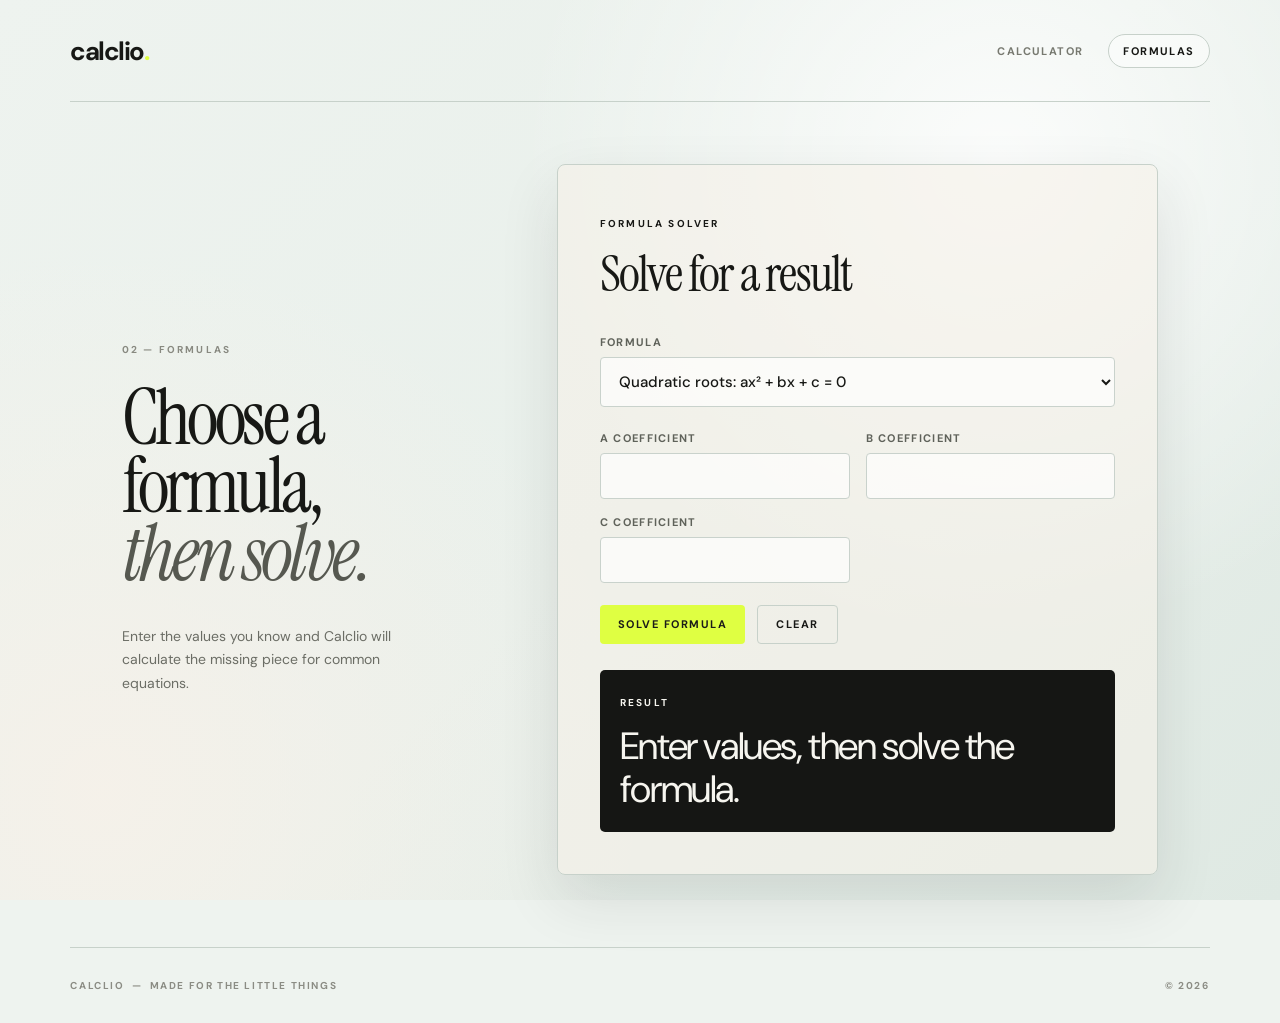
==== formulas.html @ a365c3d5 "Add formulas solver page" ====
<!doctype html>
<html lang="en">
  <head>
    <meta charset="UTF-8" />
    <meta name="viewport" content="width=device-width, initial-scale=1.0" />
    <meta name="theme-color" content="#e8eee8" />
    <meta
      name="description"
      content="Solve common algebra, geometry, and finance formulas with Calclio."
    />
    <title>Calclio — Formula Solver</title>
    <link rel="preconnect" href="https://fonts.googleapis.com" />
    <link rel="preconnect" href="https://fonts.gstatic.com" crossorigin />
    <link
      href="https://fonts.googleapis.com/css2?family=DM+Sans:wght@400;500;600;700&family=Instrument+Serif:ital@0;1&display=swap"
      rel="stylesheet"
    />
    <link rel="stylesheet" href="styles.css" />
    <script src="script.js" defer></script>
  </head>
  <body>
    <div class="page-shell">
      <header class="site-header">
        <a class="brand" href="index.html" aria-label="Calclio home">calclio<span>.</span></a>
        <nav class="site-nav" aria-label="Primary navigation">
          <a href="index.html">Calculator</a>
          <a class="is-active" href="formulas.html" aria-current="page">Formulas</a>
        </nav>
      </header>

      <main class="formula-main">
        <section class="intro formula-intro" aria-labelledby="formula-title">
          <p class="section-number">02 — FORMULAS</p>
          <h1 id="formula-title">Choose a formula,<br /><em>then solve.</em></h1>
          <p class="intro-copy">
            Enter the values you know and Calclio will calculate the missing piece for common equations.
          </p>
        </section>

        <section class="formula-panel" aria-labelledby="solver-title">
          <div class="formula-card">
            <div class="formula-card-header">
              <p class="display-label">FORMULA SOLVER</p>
              <h2 id="solver-title">Solve for a result</h2>
            </div>

            <label class="formula-field" for="formula-select">
              <span>Formula</span>
              <select id="formula-select">
                <option value="quadratic">Quadratic roots: ax² + bx + c = 0</option>
                <option value="linear">Linear equation: ax + b = c</option>
                <option value="pythagorean">Pythagorean theorem: a² + b² = c²</option>
                <option value="interest">Simple interest: P × r × t</option>
              </select>
            </label>

            <form class="formula-form" id="formula-form" novalidate></form>

            <div class="formula-result" aria-live="polite" aria-atomic="true">
              <span class="display-label">RESULT</span>
              <p id="formula-result">Pick a formula and enter values to solve.</p>
            </div>
          </div>
        </section>
      </main>

      <footer>
        <p>CALCLIO &nbsp;—&nbsp; MADE FOR THE LITTLE THINGS</p>
        <p>© 2026</p>
      </footer>
    </div>
  </body>
</html>
---- styles.css ----
:root {
  --ink: #171815;
  --muted: #777970;
  --paper: #eef3ef;
  --paper-deep: #dfe9e3;
  --paper-warm: #f6f1e9;
  --calculator: #151614;
  --key: #292a27;
  --key-hover: #353632;
  --function: #c8c5b8;
  --accent: #dfff42;
  --rule: #c7d1ca;
}

* {
  box-sizing: border-box;
}

html {
  min-width: 320px;
  background: var(--paper);
}

body {
  margin: 0;
  min-height: 100vh;
  min-height: 100dvh;
  color: var(--ink);
  background:
    radial-gradient(circle at 78% 18%, rgba(255, 255, 255, 0.82), transparent 30rem),
    radial-gradient(circle at 8% 88%, rgba(246, 241, 233, 0.9), transparent 34rem),
    linear-gradient(135deg, var(--paper) 0%, #e9f0eb 52%, var(--paper-deep) 100%);
  background-attachment: fixed;
  font-family: "DM Sans", sans-serif;
}

button,
a {
  -webkit-tap-highlight-color: transparent;
}

.page-shell {
  width: min(1440px, 100%);
  min-height: 100vh;
  min-height: 100dvh;
  margin: 0 auto;
  padding-right: max(clamp(24px, 5.5vw, 80px), env(safe-area-inset-right));
  padding-left: max(clamp(24px, 5.5vw, 80px), env(safe-area-inset-left));
  display: flex;
  flex-direction: column;
}

.site-header {
  min-height: 102px;
  border-bottom: 1px solid var(--rule);
  display: flex;
  align-items: center;
  justify-content: space-between;
}

.brand {
  color: var(--ink);
  font-size: 26px;
  font-weight: 700;
  letter-spacing: -1.5px;
  text-decoration: none;
}

.brand span {
  color: var(--accent);
}

.eyebrow,
.section-number,
footer,
.keyboard-note strong,
.display-label {
  font-size: 10px;
  font-weight: 700;
  letter-spacing: 2.2px;
  text-transform: uppercase;
}

.eyebrow {
  color: var(--muted);
}

main {
  flex: 1;
  display: grid;
  grid-template-columns: minmax(360px, 1fr) minmax(420px, 0.95fr);
  gap: clamp(56px, 9vw, 150px);
  align-items: center;
  padding: 62px 4vw 72px;
}

.intro {
  align-self: center;
}

.section-number {
  margin: 0 0 28px;
  color: #888980;
}

h1 {
  margin: 0;
  font-family: "Instrument Serif", Georgia, serif;
  font-size: clamp(62px, 6vw, 91px);
  font-weight: 400;
  line-height: 0.89;
  letter-spacing: -3.6px;
}

h1 em {
  font-weight: 400;
  color: #565850;
}

.intro-copy {
  margin: 36px 0 0;
  color: #6b6d65;
  font-size: 14px;
  line-height: 1.7;
}

.calculator-wrap {
  display: grid;
  grid-template-columns: minmax(420px, 520px) 150px;
  gap: 28px;
  align-items: end;
}

.calculator {
  padding: 25px;
  border-radius: 4px;
  background: var(--calculator);
  box-shadow: 0 30px 60px rgba(39, 39, 34, 0.17), 0 8px 16px rgba(39, 39, 34, 0.1);
}

.scientific-toolbar {
  min-height: 33px;
  margin: -5px 7px 10px;
  border-bottom: 1px solid #353733;
  display: flex;
  align-items: flex-start;
  justify-content: space-between;
}

.mode-toggle {
  border: 0;
  padding: 0;
  display: flex;
  gap: 13px;
  color: #6f7169;
  background: transparent;
  font: 700 9px/1 "DM Sans", sans-serif;
  letter-spacing: 1.2px;
  cursor: pointer;
}

.mode-option.is-active {
  color: var(--accent);
}

.toolbar-note {
  color: #555750;
  font-size: 8px;
  font-weight: 700;
  letter-spacing: 1.4px;
}

.display {
  min-height: 138px;
  margin-bottom: 19px;
  padding: 6px 7px 12px;
  display: flex;
  flex-direction: column;
  justify-content: flex-end;
  overflow: hidden;
  color: #f6f5ef;
}

.display-topline {
  margin-bottom: auto;
  display: flex;
  justify-content: space-between;
  color: #666860;
}

.memory-indicator {
  width: 18px;
  height: 18px;
  border: 1px solid #434540;
  border-radius: 50%;
  display: grid;
  place-items: center;
  font-size: 8px;
  opacity: 0;
}

.expression {
  min-height: 22px;
  overflow: hidden;
  color: #7f8179;
  font-size: 15px;
  text-align: right;
  text-overflow: ellipsis;
  white-space: nowrap;
}

.result {
  overflow: hidden;
  font-size: clamp(48px, 4.2vw, 64px);
  font-weight: 400;
  line-height: 1.05;
  letter-spacing: -3px;
  text-align: right;
  text-overflow: ellipsis;
  white-space: nowrap;
}

.keypad {
  display: grid;
  grid-template-columns: repeat(4, 1fr);
  gap: 9px;
}

.scientific-keypad {
  grid-template-columns: repeat(5, 1fr);
}

.key {
  min-width: 0;
  aspect-ratio: 1.2 / 1;
  border: 0;
  border-radius: 3px;
  color: #f7f6f1;
  background: var(--key);
  font: 500 18px/1 "DM Sans", sans-serif;
  cursor: pointer;
  transition: transform 100ms ease, background-color 100ms ease, color 100ms ease;
}

.key:hover {
  background: var(--key-hover);
}

.key:active,
.key.is-pressed {
  transform: translateY(2px) scale(0.98);
}

.key:focus-visible {
  outline: 2px solid var(--accent);
  outline-offset: 2px;
}

.key-function {
  color: #1c1d1a;
  background: var(--function);
}

.key-function:hover {
  background: #d8d5c9;
}

.key-scientific {
  color: #bfc1b8;
  background: #20211f;
  font-size: 14px;
}

.key-scientific:hover {
  color: var(--accent);
}

.key-spacer {
  display: block;
}

.key-operator {
  color: var(--accent);
  font-size: 24px;
}

.key-operator.is-active {
  color: var(--calculator);
  background: var(--accent);
}

.key-zero {
  grid-column: span 2;
  aspect-ratio: auto;
  text-align: left;
  padding-left: 31px;
}

.key-equals {
  color: #1b1c19;
  background: var(--accent);
  font-size: 24px;
}

.key-equals:hover {
  background: #e5ff64;
}

.keyboard-note {
  margin-bottom: 6px;
  color: #777970;
}

.note-line {
  display: block;
  width: 44px;
  height: 1px;
  margin-bottom: 14px;
  background: #aaa99f;
}

.keyboard-note p {
  margin: 0;
  font-size: 10px;
  line-height: 1.8;
}

.keyboard-note strong {
  color: #484a44;
  letter-spacing: 1.3px;
}

footer {
  min-height: 76px;
  border-top: 1px solid var(--rule);
  display: flex;
  align-items: center;
  justify-content: space-between;
  color: #8b8c84;
  letter-spacing: 1.6px;
}

@media (max-width: 1080px) {
  main {
    grid-template-columns: 1fr 520px;
    gap: 52px;
    padding-inline: 0;
  }

  .calculator-wrap {
    grid-template-columns: 1fr;
  }

  .keyboard-note {
    display: none;
  }
}

@media (max-width: 820px) {
  main {
    grid-template-columns: 1fr;
    justify-items: center;
    gap: 48px;
    padding-top: 48px;
  }

  .intro {
    width: min(100%, 520px);
  }

  .calculator-wrap {
    width: min(100%, 520px);
  }
}

@media (max-width: 520px) {
  .page-shell {
    padding-right: max(17px, env(safe-area-inset-right));
    padding-left: max(17px, env(safe-area-inset-left));
  }

  .site-header {
    min-height: 76px;
  }

  .eyebrow {
    display: none;
  }

  main {
    gap: 38px;
    padding: 38px 0 50px;
  }

  .section-number {
    margin-bottom: 20px;
  }

  h1 {
    font-size: clamp(52px, 16.5vw, 74px);
    letter-spacing: -2.5px;
  }

  .intro-copy {
    margin-top: 25px;
  }

  .calculator {
    width: 100%;
    padding: clamp(12px, 4.5vw, 17px);
  }

  .display {
    min-height: 124px;
  }

  .keypad {
    gap: 7px;
  }

  .key {
    min-height: 48px;
    font-size: 17px;
  }

  .key-scientific {
    font-size: 13px;
  }

  footer {
    min-height: 62px;
  }

  footer p:first-child {
    display: none;
  }

  footer {
    justify-content: flex-end;
    padding-bottom: env(safe-area-inset-bottom);
  }
}

@media (max-width: 370px) {
  main {
    gap: 30px;
    padding-top: 30px;
  }

  h1 {
    font-size: 48px;
  }

  .intro-copy {
    font-size: 13px;
  }

  .display {
    min-height: 108px;
  }

  .keypad {
    gap: 6px;
  }
}

@media (prefers-reduced-motion: reduce) {
  .key {
    transition: none;
  }
}

.site-nav {
  display: flex;
  align-items: center;
  gap: 10px;
}

.site-nav a {
  border: 1px solid transparent;
  border-radius: 999px;
  padding: 9px 14px;
  color: var(--muted);
  font-size: 11px;
  font-weight: 700;
  letter-spacing: 1.4px;
  text-decoration: none;
  text-transform: uppercase;
  transition: border-color 120ms ease, color 120ms ease, background-color 120ms ease;
}

.site-nav a:hover,
.site-nav a:focus-visible,
.site-nav a.is-active {
  border-color: var(--rule);
  color: var(--ink);
  background: rgba(255, 255, 255, 0.4);
  outline: none;
}

.formula-main {
  grid-template-columns: minmax(320px, 0.82fr) minmax(420px, 620px);
}

.formula-panel {
  width: 100%;
}

.formula-card {
  padding: clamp(24px, 4vw, 42px);
  border: 1px solid var(--rule);
  border-radius: 8px;
  background: rgba(246, 241, 233, 0.58);
  box-shadow: 0 24px 60px rgba(39, 39, 34, 0.11);
}

.formula-card-header {
  margin-bottom: 28px;
}

.formula-card h2 {
  margin: 8px 0 0;
  font-family: "Instrument Serif", Georgia, serif;
  font-size: clamp(38px, 4vw, 54px);
  font-weight: 400;
  letter-spacing: -1.8px;
}

.formula-field,
.formula-inputs label {
  display: grid;
  gap: 8px;
  color: #5f625a;
  font-size: 11px;
  font-weight: 700;
  letter-spacing: 1.3px;
  text-transform: uppercase;
}

.formula-field select,
.formula-inputs input {
  width: 100%;
  border: 1px solid #c9d2cc;
  border-radius: 4px;
  padding: 13px 14px;
  color: var(--ink);
  background: rgba(255, 255, 255, 0.68);
  font: 500 15px/1.2 "DM Sans", sans-serif;
}

.formula-field select:focus,
.formula-inputs input:focus {
  border-color: #aeb9b1;
  box-shadow: 0 0 0 3px rgba(223, 255, 66, 0.42);
  outline: none;
}

.formula-form {
  margin-top: 24px;
}

.formula-inputs {
  display: grid;
  grid-template-columns: repeat(2, minmax(0, 1fr));
  gap: 16px;
}

.formula-actions {
  display: flex;
  gap: 12px;
  margin-top: 22px;
}

.formula-button {
  border: 0;
  border-radius: 4px;
  padding: 13px 18px;
  color: #1b1c19;
  background: var(--accent);
  font: 700 11px/1 "DM Sans", sans-serif;
  letter-spacing: 1.5px;
  text-transform: uppercase;
  cursor: pointer;
}

.formula-button.secondary {
  border: 1px solid var(--rule);
  color: var(--ink);
  background: transparent;
}

.formula-result {
  min-height: 118px;
  margin-top: 26px;
  padding: 20px;
  border-radius: 5px;
  color: #f6f5ef;
  background: var(--calculator);
}

.formula-result p {
  margin: 14px 0 0;
  font-size: clamp(24px, 3vw, 38px);
  line-height: 1.14;
  letter-spacing: -1.4px;
}

@media (max-width: 820px) {
  .formula-main {
    grid-template-columns: 1fr;
  }

  .formula-intro,
  .formula-panel {
    width: min(100%, 620px);
  }
}

@media (max-width: 520px) {
  .site-nav {
    gap: 6px;
  }

  .site-nav a {
    padding: 8px 9px;
    font-size: 9px;
    letter-spacing: 1px;
  }

  .formula-inputs {
    grid-template-columns: 1fr;
  }

  .formula-actions {
    flex-direction: column;
  }
}
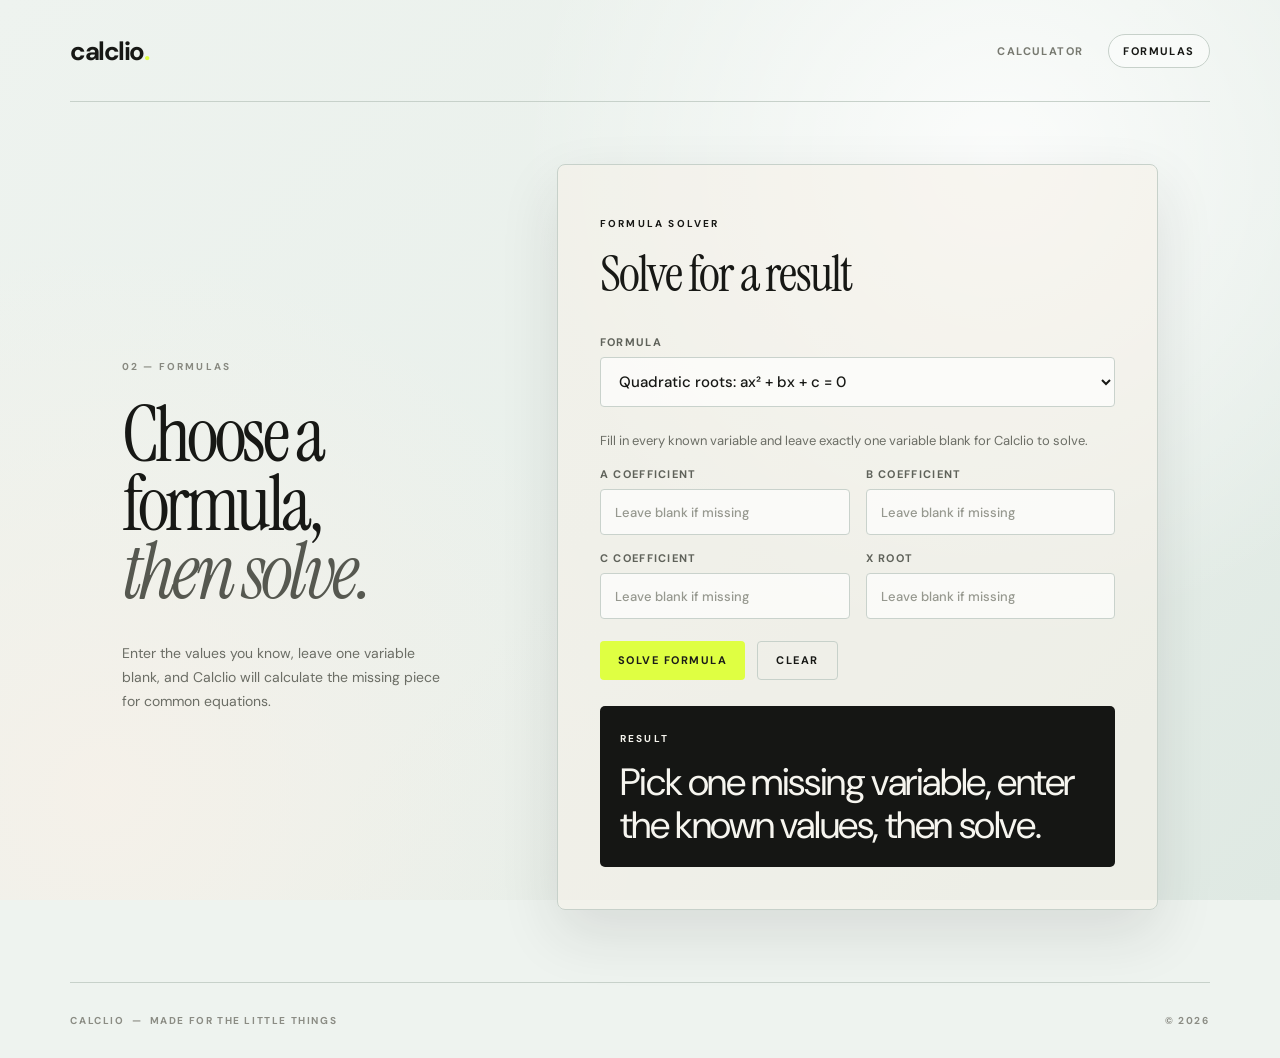
==== commit e730c433: "Enhance formula solver for missing variables" ====
--- a/formulas.html
+++ b/formulas.html
@@ -33,7 +33,7 @@
           <p class="section-number">02 — FORMULAS</p>
           <h1 id="formula-title">Choose a formula,<br /><em>then solve.</em></h1>
           <p class="intro-copy">
-            Enter the values you know and Calclio will calculate the missing piece for common equations.
+            Enter the values you know, leave one variable blank, and Calclio will calculate the missing piece for common equations.
           </p>
         </section>
 
--- a/styles.css
+++ b/styles.css
@@ -548,6 +548,11 @@
   font: 500 15px/1.2 "DM Sans", sans-serif;
 }
 
+.formula-inputs input::placeholder {
+  color: #96988f;
+  font-size: 13px;
+}
+
 .formula-field select:focus,
 .formula-inputs input:focus {
   border-color: #aeb9b1;
@@ -557,6 +562,13 @@
 
 .formula-form {
   margin-top: 24px;
+}
+
+.formula-help {
+  margin: 0 0 16px;
+  color: #6b6d65;
+  font-size: 13px;
+  line-height: 1.5;
 }
 
 .formula-inputs {
@@ -605,6 +617,27 @@
   letter-spacing: -1.4px;
 }
 
+.formula-answer {
+  display: block;
+  margin-top: 14px;
+  font-size: clamp(24px, 3vw, 38px);
+  font-weight: 400;
+  line-height: 1.14;
+  letter-spacing: -1.4px;
+}
+
+.formula-steps {
+  margin: 18px 0 0;
+  padding-left: 22px;
+  color: #d9dbd2;
+  font-size: 14px;
+  line-height: 1.55;
+}
+
+.formula-steps li + li {
+  margin-top: 8px;
+}
+
 @media (max-width: 820px) {
   .formula-main {
     grid-template-columns: 1fr;
